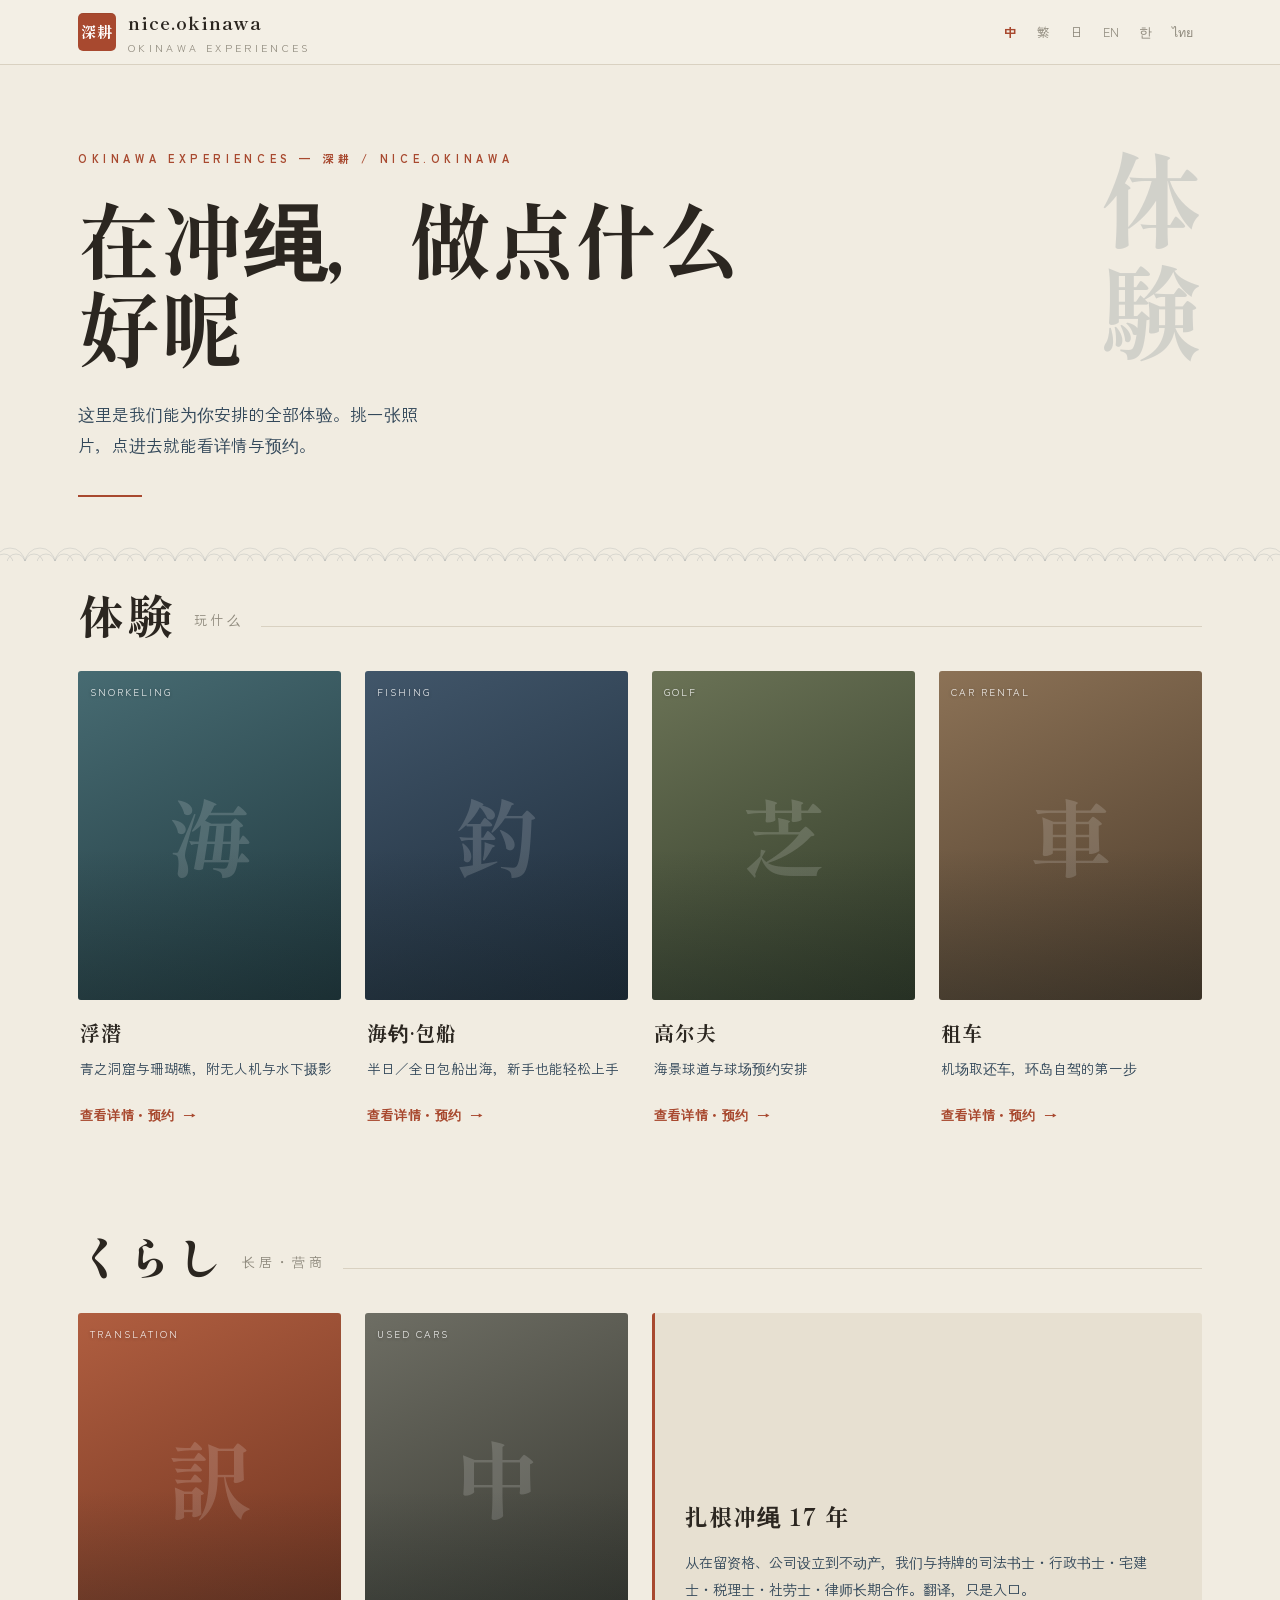
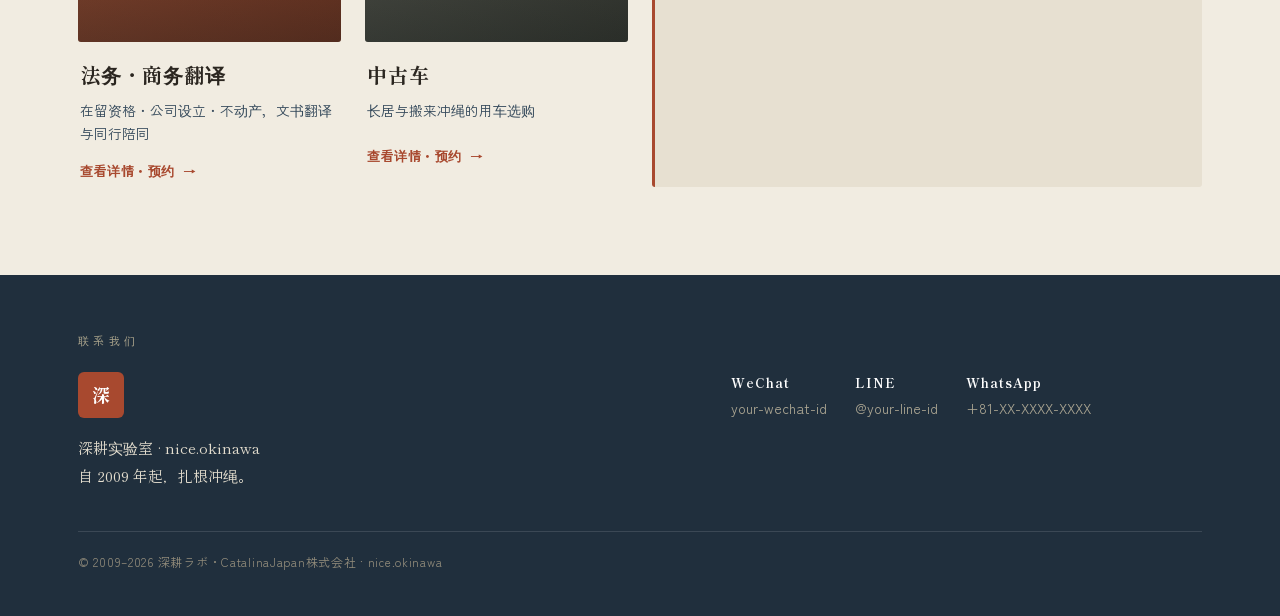
==== index.html @ 7f78718c "Add files via upload" ====
<!doctype html>
<html lang="zh-Hans">
<head>
<meta charset="utf-8">
<script>document.documentElement.classList.add('js')</script>
<meta name="viewport" content="width=device-width, initial-scale=1">
<title>冲绳体验预约 ｜ 浮潜·海钓·包船·高尔夫·租车·法务翻译 — nice.okinawa</title>
<meta name="description" content="在冲绳能玩什么、能预约什么，一页看全：浮潜（青之洞窟）、海钓包船、高尔夫、租车，以及在留资格·公司设立·不动产的法务商务翻译。深耕ラボ·nice.okinawa，扎根冲绳17年。">
<meta name="keywords" content="冲绳体验,冲绳活动,冲绳浮潜,青之洞窟,冲绳海钓,冲绳包船,冲绳高尔夫,冲绳租车,冲绳自由行,冲绳翻译,在留资格,冲绳公司设立">
<meta name="robots" content="index,follow,max-image-preview:large">
<meta name="author" content="深耕ラボ・CatalinaJapan株式会社">
<link rel="canonical" href="https://activity.nice.okinawa/">
<link rel="alternate" hreflang="zh-Hans" href="https://activity.nice.okinawa/">
<link rel="alternate" hreflang="zh-Hant" href="https://activity.nice.okinawa/zh-TW/">
<link rel="alternate" hreflang="ja" href="https://activity.nice.okinawa/ja/">
<link rel="alternate" hreflang="en" href="https://activity.nice.okinawa/en/">
<link rel="alternate" hreflang="ko" href="https://activity.nice.okinawa/ko/">
<link rel="alternate" hreflang="th" href="https://activity.nice.okinawa/th/">
<link rel="alternate" hreflang="x-default" href="https://activity.nice.okinawa/">

<!-- OGP / Twitter -->
<meta property="og:site_name" content="nice.okinawa">
<meta property="og:title" content="冲绳体验预约 ｜ 浮潜·海钓·包船·高尔夫·租车·法务翻译 — nice.okinawa">
<meta property="og:description" content="这里是我们能为你安排的全部体验。挑一张照片，点进去就能看详情与预约。">
<meta property="og:type" content="website">
<meta property="og:url" content="https://activity.nice.okinawa/">
<meta property="og:image" content="https://activity.nice.okinawa/images/og.jpg">
<meta property="og:locale" content="zh_CN">
<meta property="og:locale:alternate" content="zh_TW">
<meta property="og:locale:alternate" content="ja_JP">
<meta property="og:locale:alternate" content="en_US">
<meta property="og:locale:alternate" content="ko_KR">
<meta property="og:locale:alternate" content="th_TH">
<meta name="twitter:card" content="summary_large_image">
<meta name="twitter:title" content="冲绳体验预约 ｜ 浮潜·海钓·包船·高尔夫·租车·法务翻译 — nice.okinawa">
<meta name="twitter:description" content="这里是我们能为你安排的全部体验。挑一张照片，点进去就能看详情与预约。">
<meta name="twitter:image" content="https://activity.nice.okinawa/images/og.jpg">

<link rel="preconnect" href="https://fonts.googleapis.com">
<link rel="preconnect" href="https://fonts.gstatic.com" crossorigin>
<link href="https://fonts.googleapis.com/css2?family=Shippori+Mincho:wght@500;700;800&family=Zen+Kaku+Gothic+New:wght@400;500;700&display=swap" rel="stylesheet">

<style>
  :root{
    --sand:#F1ECE1;        /* 生成り 暖纸白 */
    --sand-2:#E7E0D1;      /* 略深的纸（面板底） */
    --ink:#2B2620;         /* 墨（暖黑） */
    --sea:#33485A;         /* 御納戸 靛蓝（次级文字） */
    --sea-2:#202F3D;       /* 深藍（页脚） */
    --coral:#A8492F;       /* 弁柄朱（唯一强调色，印章感） */
    --mist:#8E897C;        /* 利休鼠 暖灰（注释/meta） */
    --line:#D9D1C1;        /* 暖细线 */
    --maxw:1180px;
    --serif:'Shippori Mincho','Noto Serif JP',serif;
    --sans:'Zen Kaku Gothic New',system-ui,-apple-system,'Hiragino Sans','Microsoft YaHei',sans-serif;
  }

  *{box-sizing:border-box;margin:0;padding:0}
  html{scroll-behavior:smooth}
  body{
    background:var(--sand);
    color:var(--ink);
    font-family:var(--sans);
    font-weight:400;
    line-height:1.7;
    -webkit-font-smoothing:antialiased;
    text-rendering:optimizeLegibility;
    overflow-x:hidden;
  }
  a{color:inherit;text-decoration:none}
  img{display:block;max-width:100%}

  .wrap{max-width:var(--maxw);margin:0 auto;padding:0 28px}

  /* ---------- 顶栏 ---------- */
  .topbar{
    position:sticky;top:0;z-index:40;
    background:rgba(243,239,231,.82);
    backdrop-filter:saturate(140%) blur(10px);
    border-bottom:1px solid var(--line);
  }
  .topbar .wrap{display:flex;align-items:center;justify-content:space-between;height:64px}
  .brand{display:flex;align-items:center;gap:12px}
  .seal{
    width:38px;height:38px;flex:0 0 auto;
    background:var(--coral);color:#fff;border-radius:5px;
    display:grid;place-items:center;
    font-family:var(--serif);font-weight:800;font-size:15px;letter-spacing:.04em;
    box-shadow:0 1px 0 rgba(0,0,0,.06) inset;
  }
  .brand-name{font-family:var(--serif);font-weight:700;font-size:18px;letter-spacing:.06em}
  .brand-sub{display:block;font-family:var(--sans);font-weight:400;font-size:10.5px;letter-spacing:.32em;color:var(--mist);text-transform:uppercase;margin-top:1px}

  .langs{display:flex;gap:2px;flex-wrap:wrap}
  .langs a{
    border:0;background:none;cursor:pointer;
    font-family:var(--sans);font-size:12.5px;color:var(--mist);
    padding:6px 9px;border-radius:999px;transition:color .25s,background .25s;
  }
  .langs a:hover{color:var(--ink)}
  .langs a[aria-current="true"]{color:var(--coral);font-weight:700}
  .langs a:focus-visible{outline:2px solid var(--coral);outline-offset:2px}

  /* ---------- 英雄区 ---------- */
  .hero{position:relative;padding:84px 0 64px;overflow:hidden}
  .hero .wrap{position:relative;display:grid;grid-template-columns:1fr auto;gap:40px;align-items:start}
  .eyebrow{
    font-size:11px;letter-spacing:.42em;text-transform:uppercase;color:var(--coral);
    font-weight:700;margin-bottom:26px;
  }
  .hero h1{
    font-family:var(--serif);font-weight:800;
    font-size:clamp(40px,7vw,82px);line-height:1.08;letter-spacing:.01em;
    color:var(--ink);max-width:13ch;
  }
  .lead{
    margin-top:28px;max-width:46ch;font-size:16.5px;color:var(--sea);line-height:1.9;
  }
  .hero-rule{margin-top:34px;width:64px;height:2px;background:var(--coral)}

  /* 竖排「体験」签名大字 */
  .vert{
    writing-mode:vertical-rl;text-orientation:upright;
    font-family:var(--serif);font-weight:700;
    font-size:clamp(48px,8vw,104px);line-height:1;
    color:var(--sea);opacity:.16;letter-spacing:.1em;
    user-select:none;
  }

  /* 青海波纹 */
  .seigaiha{
    position:absolute;left:0;right:0;bottom:-2px;height:120px;pointer-events:none;
    opacity:.5;
    background-image:url("data:image/svg+xml,%3Csvg xmlns='http://www.w3.org/2000/svg' width='90' height='30' viewBox='0 0 90 30'%3E%3Cg fill='none' stroke='%2333485A' stroke-width='1' stroke-opacity='0.28'%3E%3Cpath d='M0 30 A15 15 0 0 1 30 30 A15 15 0 0 1 60 30 A15 15 0 0 1 90 30'/%3E%3Cpath d='M0 30 A9 9 0 0 1 18 30 M12 30 A9 9 0 0 1 30 30 M30 30 A9 9 0 0 1 48 30 M42 30 A9 9 0 0 1 60 30 M60 30 A9 9 0 0 1 78 30 M72 30 A9 9 0 0 1 90 30'/%3E%3C/g%3E%3C/svg%3E");
    background-repeat:repeat-x;background-position:bottom;
    -webkit-mask-image:linear-gradient(to top,#000,transparent);
    mask-image:linear-gradient(to top,#000,transparent);
  }

  /* ---------- 区段标题 ---------- */
  .section{padding:30px 0 8px}
  .section-head{display:flex;align-items:flex-end;gap:18px;margin-bottom:34px}
  .section-head .kanji{font-family:var(--serif);font-weight:800;font-size:clamp(30px,4.4vw,46px);line-height:1;letter-spacing:.06em}
  .section-head .label{font-size:13px;letter-spacing:.28em;text-transform:uppercase;color:var(--mist);padding-bottom:6px}
  .section-head .grow{flex:1;height:1px;background:var(--line);margin-bottom:10px}

  /* ---------- 卡片网格 ---------- */
  .grid{display:grid;grid-template-columns:repeat(4,1fr);gap:24px}
  .grid.live{grid-template-columns:repeat(4,1fr)}
  .card{display:flex;flex-direction:column;group:card}
  .card-photo{
    position:relative;aspect-ratio:4/5;overflow:hidden;border-radius:3px;
    background:linear-gradient(155deg,var(--a1),var(--a2));
  }
  .card-photo .kanji{
    position:absolute;inset:0;display:grid;place-items:center;
    font-family:var(--serif);font-weight:800;font-size:84px;
    color:rgba(255,255,255,.16);user-select:none;
  }
  .card-photo img{
    position:absolute;inset:0;width:100%;height:100%;object-fit:cover;
    transition:transform .9s cubic-bezier(.2,.6,.2,1),opacity .5s;
  }
  .card-photo::after{
    content:"";position:absolute;inset:0;
    background:linear-gradient(to top,rgba(20,30,30,.34),transparent 46%);
    opacity:.85;transition:opacity .4s;
  }
  .card:hover .card-photo img,
  .card:focus-visible .card-photo img{transform:scale(1.05)}
  .card-tag{
    position:absolute;left:12px;top:12px;z-index:2;
    font-size:10px;letter-spacing:.2em;text-transform:uppercase;color:#fff;opacity:.92;
    text-shadow:0 1px 4px rgba(0,0,0,.4);
  }
  .card-body{padding:16px 2px 4px}
  .card-name{font-family:var(--serif);font-weight:700;font-size:20px;letter-spacing:.04em}
  .card-desc{margin-top:7px;font-size:13.5px;color:var(--sea);line-height:1.75;min-height:2.4em}
  .card-cta{
    margin-top:14px;display:inline-flex;align-items:center;gap:8px;
    font-size:13px;letter-spacing:.04em;color:var(--coral);font-weight:700;
  }
  .card-cta .arrow{transition:transform .35s}
  .card:hover .card-cta .arrow,
  .card:focus-visible .card-cta .arrow{transform:translateX(5px)}
  .card:focus-visible{outline:2px solid var(--coral);outline-offset:5px;border-radius:5px}

  /* くらし 背景文字面板 */
  .info-panel{
    grid-column:span 2;
    background:var(--sand-2);
    border-left:3px solid var(--coral);
    border-radius:3px;
    padding:28px 30px;
    display:flex;flex-direction:column;justify-content:center;
  }
  .info-panel h3{font-family:var(--serif);font-weight:700;font-size:23px;letter-spacing:.05em;margin-bottom:13px}
  .info-panel p{font-size:14px;color:var(--sea);line-height:1.9}

  /* ---------- 页脚 ---------- */
  footer{margin-top:80px;background:var(--sea-2);color:#EAE3D4}
  footer .wrap{padding:56px 28px 44px}
  .foot-eyebrow{font-size:11px;letter-spacing:.4em;text-transform:uppercase;color:#B0A98F;margin-bottom:22px}
  .foot-grid{display:grid;grid-template-columns:1.3fr 1fr;gap:40px;align-items:start}
  .channels{display:flex;flex-wrap:wrap;gap:10px 28px}
  .channel{font-size:14px}
  .channel b{display:block;font-family:var(--serif);font-weight:700;font-size:13px;color:#fff;letter-spacing:.08em;margin-bottom:3px}
  .channel span{color:#AEA894}
  .foot-note{font-family:var(--serif);font-size:15px;line-height:1.9;color:#E4DECF}
  .foot-seal{display:inline-grid;place-items:center;width:46px;height:46px;background:var(--coral);color:#fff;border-radius:6px;font-family:var(--serif);font-weight:800;font-size:18px;margin-bottom:16px}
  .copy{margin-top:40px;padding-top:20px;border-top:1px solid rgba(255,255,255,.12);font-size:12px;color:#928C7B;letter-spacing:.06em}

  /* ---------- 入场动画 ---------- */
  .js .reveal{opacity:0;transform:translateY(20px);transition:opacity .8s ease,transform .8s cubic-bezier(.2,.7,.2,1)}
  .js .reveal.in{opacity:1;transform:none}

  /* ---------- 响应式 ---------- */
  @media (max-width:920px){
    .grid,.grid.live{grid-template-columns:repeat(2,1fr)}
    .hero .wrap{grid-template-columns:1fr}
    .vert{display:none}
  }
  @media (max-width:540px){
    .wrap{padding:0 20px}
    .hero{padding:56px 0 48px}
    .grid,.grid.live{grid-template-columns:1fr 1fr;gap:16px}
    .card-name{font-size:18px}
    .foot-grid{grid-template-columns:1fr;gap:30px}
    .topbar .wrap{height:58px}
    .brand-name{font-size:16px}
  }
  @media (prefers-reduced-motion:reduce){
    .js .reveal{opacity:1;transform:none;transition:none}
    .card-photo img{transition:none}
    html{scroll-behavior:auto}
  }
</style>

<script type="application/ld+json">
{
  "@context": "https://schema.org",
  "@graph": [
    {
      "@type": "TravelAgency",
      "@id": "https://activity.nice.okinawa/#org",
      "name": "深耕ラボ / nice.okinawa",
      "alternateName": "SINKOLABO",
      "url": "https://nice.okinawa",
      "image": "https://activity.nice.okinawa/images/og.jpg",
      "areaServed": {
        "@type": "Place",
        "name": "Okinawa, Japan"
      },
      "foundingDate": "2009",
      "parentOrganization": {
        "@type": "Organization",
        "name": "CatalinaJapan株式会社"
      },
      "knowsLanguage": [
        "zh",
        "zh-TW",
        "ja",
        "en",
        "ko",
        "th"
      ]
    },
    {
      "@type": "WebSite",
      "@id": "https://activity.nice.okinawa/#website",
      "url": "https://activity.nice.okinawa/",
      "name": "冲绳体验一览",
      "inLanguage": "zh-Hans",
      "publisher": {
        "@id": "https://activity.nice.okinawa/#org"
      }
    },
    {
      "@type": "ItemList",
      "name": "冲绳可预约体验一览",
      "itemListElement": [
        {
          "@type": "ListItem",
          "position": 1,
          "name": "浮潜",
          "url": "https://snorkel.nice.okinawa"
        },
        {
          "@type": "ListItem",
          "position": 2,
          "name": "海钓·包船",
          "url": "https://fishing.nice.okinawa"
        },
        {
          "@type": "ListItem",
          "position": 3,
          "name": "高尔夫",
          "url": "https://golf.nice.okinawa"
        },
        {
          "@type": "ListItem",
          "position": 4,
          "name": "租车",
          "url": "https://rental.nice.okinawa"
        },
        {
          "@type": "ListItem",
          "position": 5,
          "name": "法务・商务翻译",
          "url": "https://translation.nice.okinawa"
        },
        {
          "@type": "ListItem",
          "position": 6,
          "name": "中古车",
          "url": "https://japanusedcars.nice.okinawa"
        }
      ]
    }
  ]
}
</script>
</head>
<body>

<header class="topbar">
  <div class="wrap">
    <a class="brand" href="https://nice.okinawa" aria-label="nice.okinawa">
      <span class="seal">深耕</span>
      <span>
        <span class="brand-name">nice.okinawa</span>
        <span class="brand-sub">Okinawa Experiences</span>
      </span>
    </a>
    <nav class="langs" aria-label="Language"><a href="https://activity.nice.okinawa/" hreflang="zh-Hans" aria-current="true">中</a><a href="https://activity.nice.okinawa/zh-TW/" hreflang="zh-Hant" aria-current="false">繁</a><a href="https://activity.nice.okinawa/ja/" hreflang="ja" aria-current="false">日</a><a href="https://activity.nice.okinawa/en/" hreflang="en" aria-current="false">EN</a><a href="https://activity.nice.okinawa/ko/" hreflang="ko" aria-current="false">한</a><a href="https://activity.nice.okinawa/th/" hreflang="th" aria-current="false">ไทย</a></nav>
  </div>
</header>

<main>
  <section class="hero">
    <div class="wrap">
      <div>
        <p class="eyebrow">Okinawa Experiences — 深耕 / nice.okinawa</p>
        <h1>在冲绳，做点什么好呢</h1>
        <p class="lead">这里是我们能为你安排的全部体验。挑一张照片，点进去就能看详情与预约。</p>
        <div class="hero-rule"></div>
      </div>
      <div class="vert" aria-hidden="true">体験</div>
    </div>
    <div class="seigaiha" aria-hidden="true"></div>
  </section>

  <div class="wrap">
    <section class="section" id="exp">
      <div class="section-head reveal">
        <h2 class="kanji">体験</h2>
        <span class="label">玩什么</span>
        <span class="grow"></span>
      </div>
      <div class="grid">
      <a class="card reveal" href="https://snorkel.nice.okinawa" aria-label="浮潜">
        <div class="card-photo" style="--a1:#476B72;--a2:#1E363C">
          <span class="kanji" aria-hidden="true">海</span>
          <span class="card-tag">Snorkeling</span>
          <img src="/images/snorkel.jpg" alt="浮潜" loading="lazy" onerror="this.style.opacity=0;this.onerror=null">
        </div>
        <div class="card-body">
          <h3 class="card-name">浮潜</h3>
          <div class="card-desc">青之洞窟与珊瑚礁，附无人机与水下摄影</div>
          <span class="card-cta">查看详情・预约 <span class="arrow">→</span></span>
        </div>
      </a>
      <a class="card reveal" href="https://fishing.nice.okinawa" aria-label="海钓·包船">
        <div class="card-photo" style="--a1:#41566A;--a2:#1C2A38">
          <span class="kanji" aria-hidden="true">釣</span>
          <span class="card-tag">Fishing</span>
          <img src="/images/fishing.jpg" alt="海钓·包船" loading="lazy" onerror="this.style.opacity=0;this.onerror=null">
        </div>
        <div class="card-body">
          <h3 class="card-name">海钓·包船</h3>
          <div class="card-desc">半日／全日包船出海，新手也能轻松上手</div>
          <span class="card-cta">查看详情・预约 <span class="arrow">→</span></span>
        </div>
      </a>
      <a class="card reveal" href="https://golf.nice.okinawa" aria-label="高尔夫">
        <div class="card-photo" style="--a1:#6B7356;--a2:#2E3826">
          <span class="kanji" aria-hidden="true">芝</span>
          <span class="card-tag">Golf</span>
          <img src="/images/golf.jpg" alt="高尔夫" loading="lazy" onerror="this.style.opacity=0;this.onerror=null">
        </div>
        <div class="card-body">
          <h3 class="card-name">高尔夫</h3>
          <div class="card-desc">海景球道与球场预约安排</div>
          <span class="card-cta">查看详情・预约 <span class="arrow">→</span></span>
        </div>
      </a>
      <a class="card reveal" href="https://rental.nice.okinawa" aria-label="租车">
        <div class="card-photo" style="--a1:#8C7256;--a2:#4A3A2A">
          <span class="kanji" aria-hidden="true">車</span>
          <span class="card-tag">Car Rental</span>
          <img src="/images/rental.jpg" alt="租车" loading="lazy" onerror="this.style.opacity=0;this.onerror=null">
        </div>
        <div class="card-body">
          <h3 class="card-name">租车</h3>
          <div class="card-desc">机场取还车，环岛自驾的第一步</div>
          <span class="card-cta">查看详情・预约 <span class="arrow">→</span></span>
        </div>
      </a>
      </div>
    </section>

    <section class="section" id="live" style="margin-top:64px">
      <div class="section-head reveal">
        <h2 class="kanji">くらし</h2>
        <span class="label">长居・营商</span>
        <span class="grow"></span>
      </div>
      <div class="grid live">
      <a class="card reveal" href="https://translation.nice.okinawa" aria-label="法务・商务翻译">
        <div class="card-photo" style="--a1:#B05E40;--a2:#6B311E">
          <span class="kanji" aria-hidden="true">訳</span>
          <span class="card-tag">Translation</span>
          <img src="/images/translation.jpg" alt="法务・商务翻译" loading="lazy" onerror="this.style.opacity=0;this.onerror=null">
        </div>
        <div class="card-body">
          <h3 class="card-name">法务・商务翻译</h3>
          <div class="card-desc">在留资格・公司设立・不动产，文书翻译与同行陪同</div>
          <span class="card-cta">查看详情・预约 <span class="arrow">→</span></span>
        </div>
      </a>
      <a class="card reveal" href="https://japanusedcars.nice.okinawa" aria-label="中古车">
        <div class="card-photo" style="--a1:#6E6E64;--a2:#33342D">
          <span class="kanji" aria-hidden="true">中</span>
          <span class="card-tag">Used Cars</span>
          <img src="/images/usedcars.jpg" alt="中古车" loading="lazy" onerror="this.style.opacity=0;this.onerror=null">
        </div>
        <div class="card-body">
          <h3 class="card-name">中古车</h3>
          <div class="card-desc">长居与搬来冲绳的用车选购</div>
          <span class="card-cta">查看详情・预约 <span class="arrow">→</span></span>
        </div>
      </a>
      <div class="info-panel reveal"><h3>扎根冲绳 17 年</h3><p>从在留资格、公司设立到不动产，我们与持牌的司法书士・行政书士・宅建士・税理士・社劳士・律师长期合作。翻译，只是入口。</p></div>
      </div>
    </section>
  </div>
</main>

<footer>
  <div class="wrap">
    <div class="foot-eyebrow">联系我们</div>
    <div class="foot-grid">
      <div>
        <div class="foot-seal">深</div>
        <p class="foot-note">深耕实验室 · nice.okinawa<br>自 2009 年起，扎根冲绳。</p>
      </div>
      <div class="channels reveal">
        <!-- 待填：把下方 span 内容换成真实联系方式 -->
        <div class="channel"><b>WeChat</b><span>your-wechat-id</span></div>
        <div class="channel"><b>LINE</b><span>@your-line-id</span></div>
        <div class="channel"><b>WhatsApp</b><span>+81-XX-XXXX-XXXX</span></div>
      </div>
    </div>
    <div class="copy">© 2009–2026 深耕ラボ・CatalinaJapan株式会社 · nice.okinawa</div>
  </div>
</footer>

<script>(function(){var e=document.querySelectorAll('.reveal');if(!('IntersectionObserver'in window)||matchMedia('(prefers-reduced-motion:reduce)').matches){e.forEach(function(x){x.classList.add('in')});return}var io=new IntersectionObserver(function(en){en.forEach(function(x){if(x.isIntersecting){x.target.classList.add('in');io.unobserve(x.target)}})},{threshold:.12,rootMargin:'0px 0px -8% 0px'});e.forEach(function(x){io.observe(x)})})();</script>
</body>
</html>
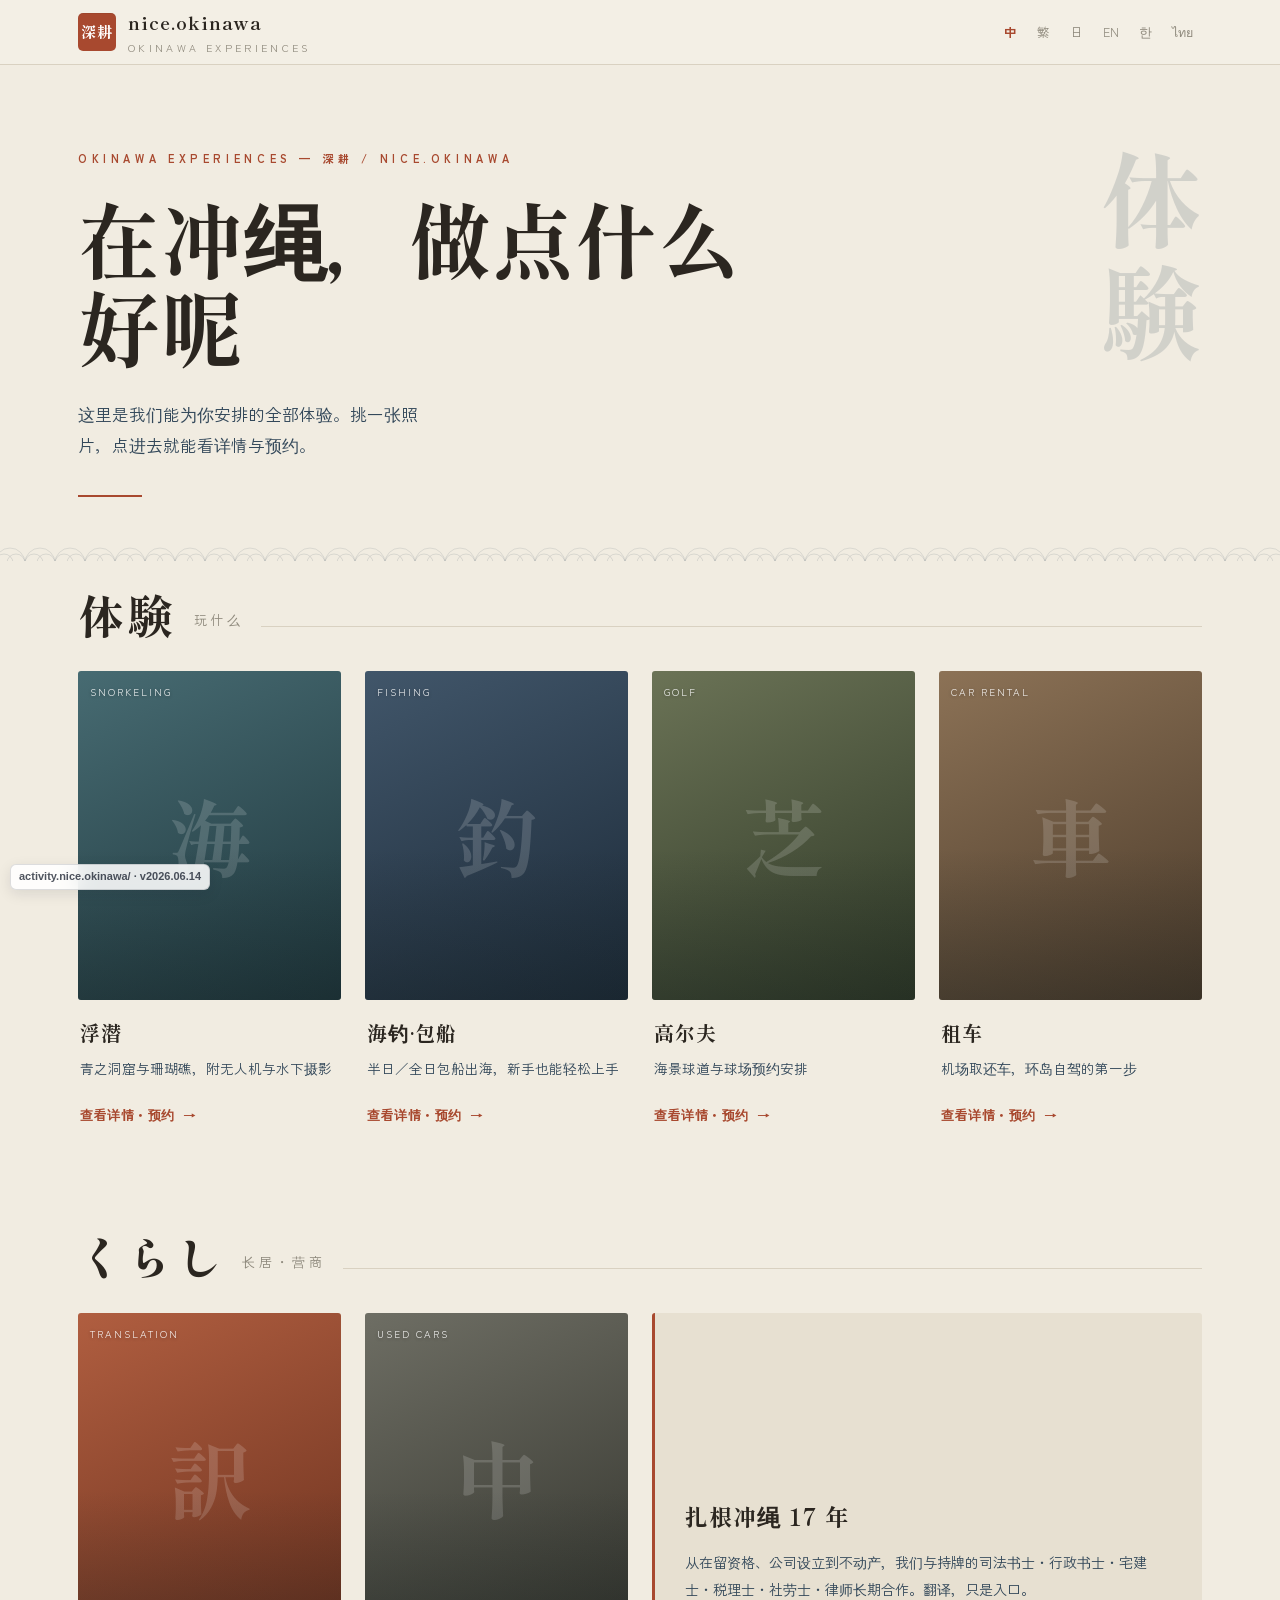
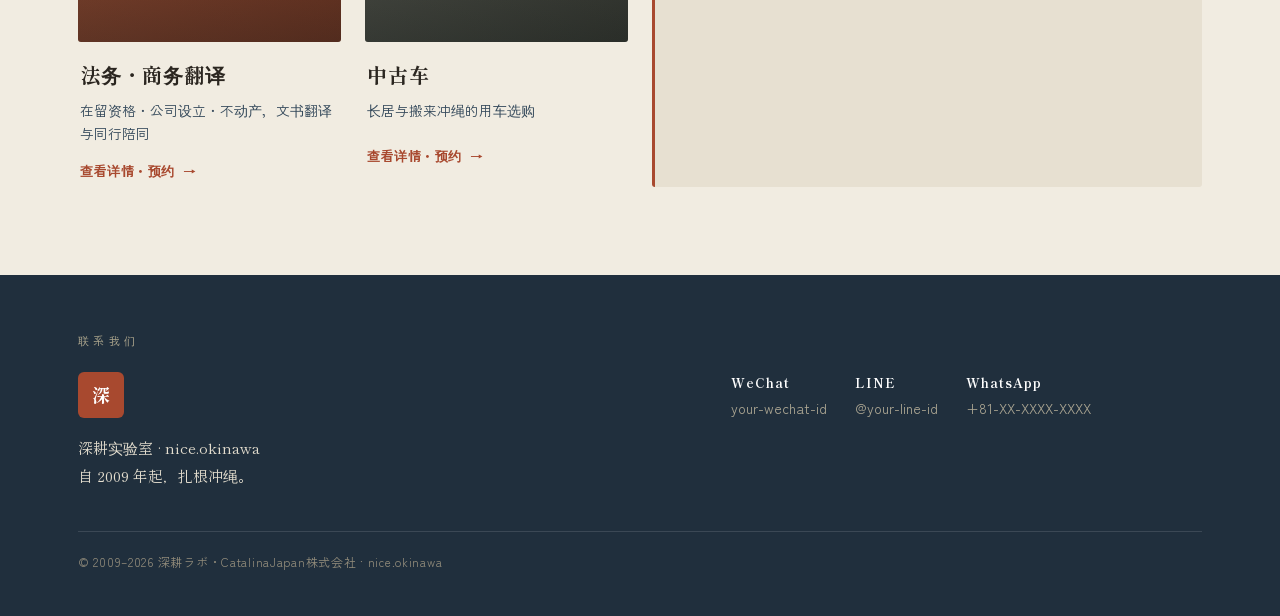
==== commit 9ca5897c: "Add screenshot URL version badge" ====
--- a/index.html
+++ b/index.html
@@ -320,6 +320,34 @@
   ]
 }
 </script>
+<style id="nice-screenshot-mark-style">
+.nice-screenshot-mark {
+  position: fixed;
+  left: max(10px, env(safe-area-inset-left));
+  bottom: max(10px, env(safe-area-inset-bottom));
+  z-index: 2147483000;
+  max-width: min(70vw, 520px);
+  padding: 5px 8px;
+  border: 1px solid rgba(17, 24, 39, 0.14);
+  border-radius: 6px;
+  background: rgba(255, 255, 255, 0.88);
+  color: rgba(17, 24, 39, 0.74);
+  box-shadow: 0 4px 14px rgba(17, 24, 39, 0.10);
+  font: 600 11px/1.25 -apple-system, BlinkMacSystemFont, "Segoe UI", sans-serif;
+  letter-spacing: 0;
+  pointer-events: none;
+  backdrop-filter: blur(10px);
+}
+@media (max-width: 640px) {
+  .nice-screenshot-mark {
+    max-width: calc(100vw - 20px);
+    font-size: 10px;
+  }
+}
+@media print {
+  .nice-screenshot-mark { display: none; }
+}
+</style>
 </head>
 <body>
 
@@ -466,5 +494,7 @@
 </footer>
 
 <script>(function(){var e=document.querySelectorAll('.reveal');if(!('IntersectionObserver'in window)||matchMedia('(prefers-reduced-motion:reduce)').matches){e.forEach(function(x){x.classList.add('in')});return}var io=new IntersectionObserver(function(en){en.forEach(function(x){if(x.isIntersecting){x.target.classList.add('in');io.unobserve(x.target)}})},{threshold:.12,rootMargin:'0px 0px -8% 0px'});e.forEach(function(x){io.observe(x)})})();</script>
+<script src="https://analytics.nice.okinawa/script.js" defer></script>
+<div class="nice-screenshot-mark" aria-label="Page address and version">activity.nice.okinawa/ · v2026.06.14</div>
 </body>
 </html>
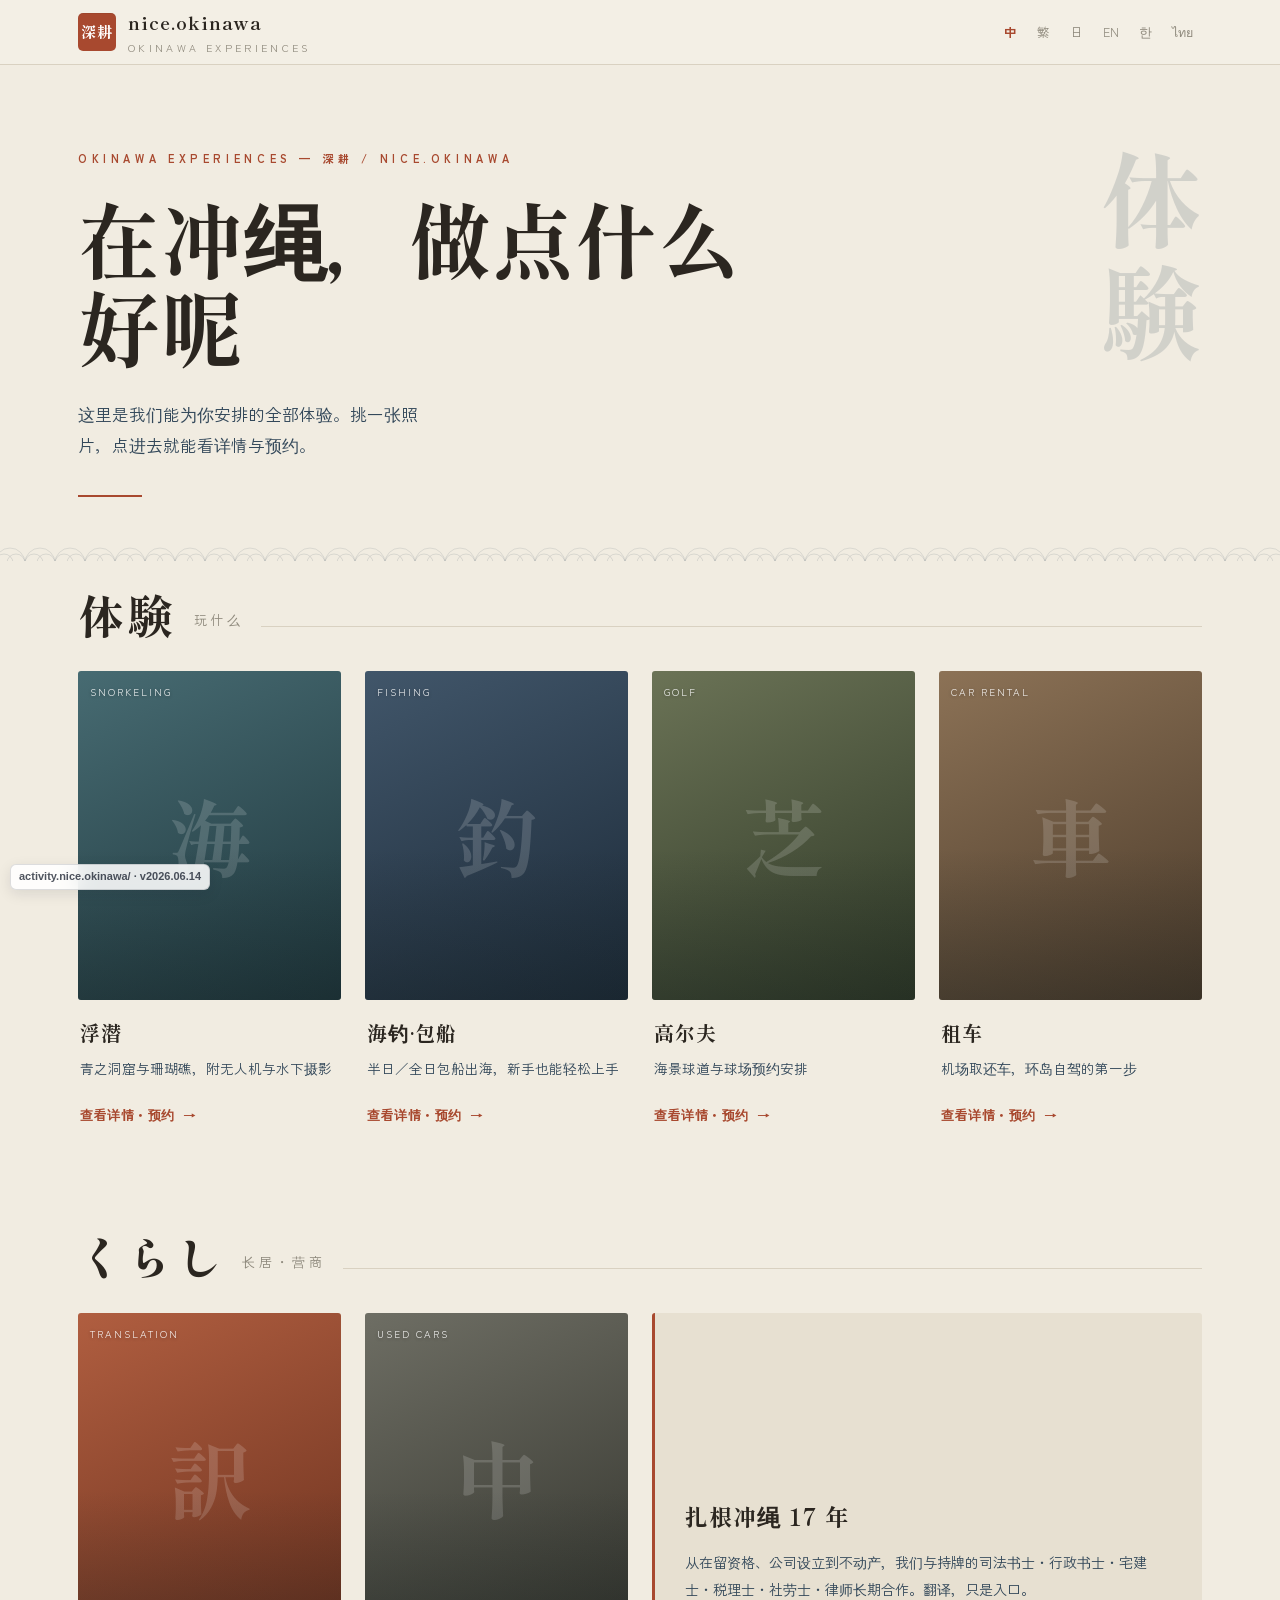
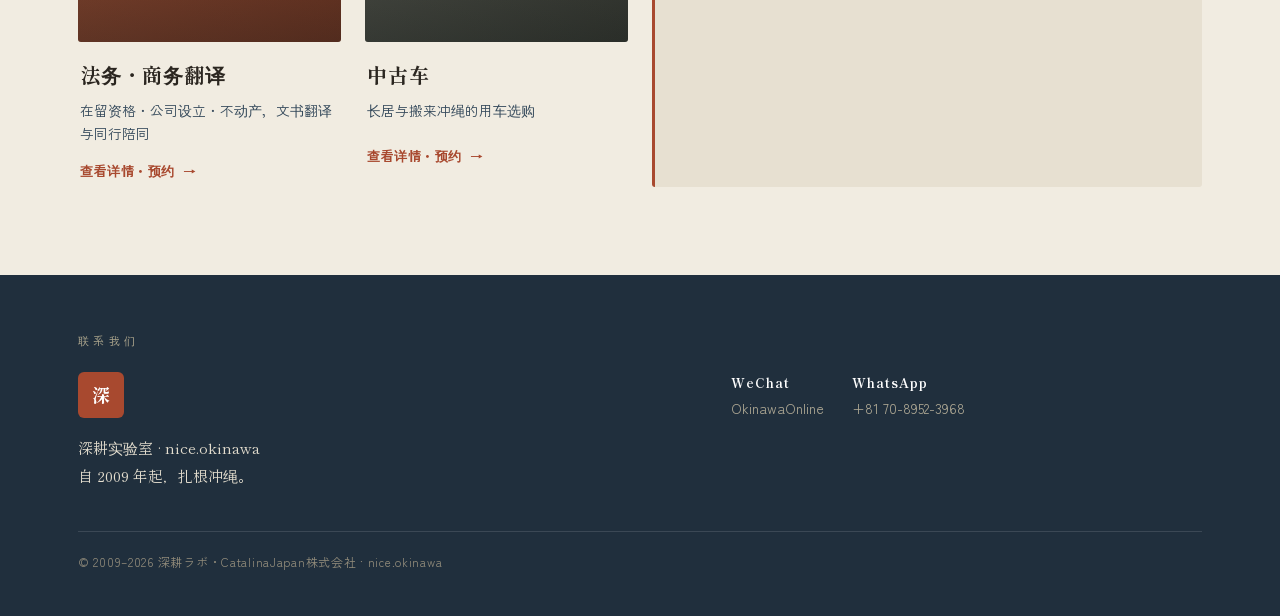
==== commit 25b7e275: "Normalize public contact channels" ====
--- a/index.html
+++ b/index.html
@@ -483,10 +483,8 @@
         <p class="foot-note">深耕实验室 · nice.okinawa<br>自 2009 年起，扎根冲绳。</p>
       </div>
       <div class="channels reveal">
-        <!-- 待填：把下方 span 内容换成真实联系方式 -->
-        <div class="channel"><b>WeChat</b><span>your-wechat-id</span></div>
-        <div class="channel"><b>LINE</b><span>@your-line-id</span></div>
-        <div class="channel"><b>WhatsApp</b><span>+81-XX-XXXX-XXXX</span></div>
+        <div class="channel"><b>WeChat</b><span>OkinawaOnline</span></div>
+        <div class="channel"><b>WhatsApp</b><span>+81 70-8952-3968</span></div>
       </div>
     </div>
     <div class="copy">© 2009–2026 深耕ラボ・CatalinaJapan株式会社 · nice.okinawa</div>
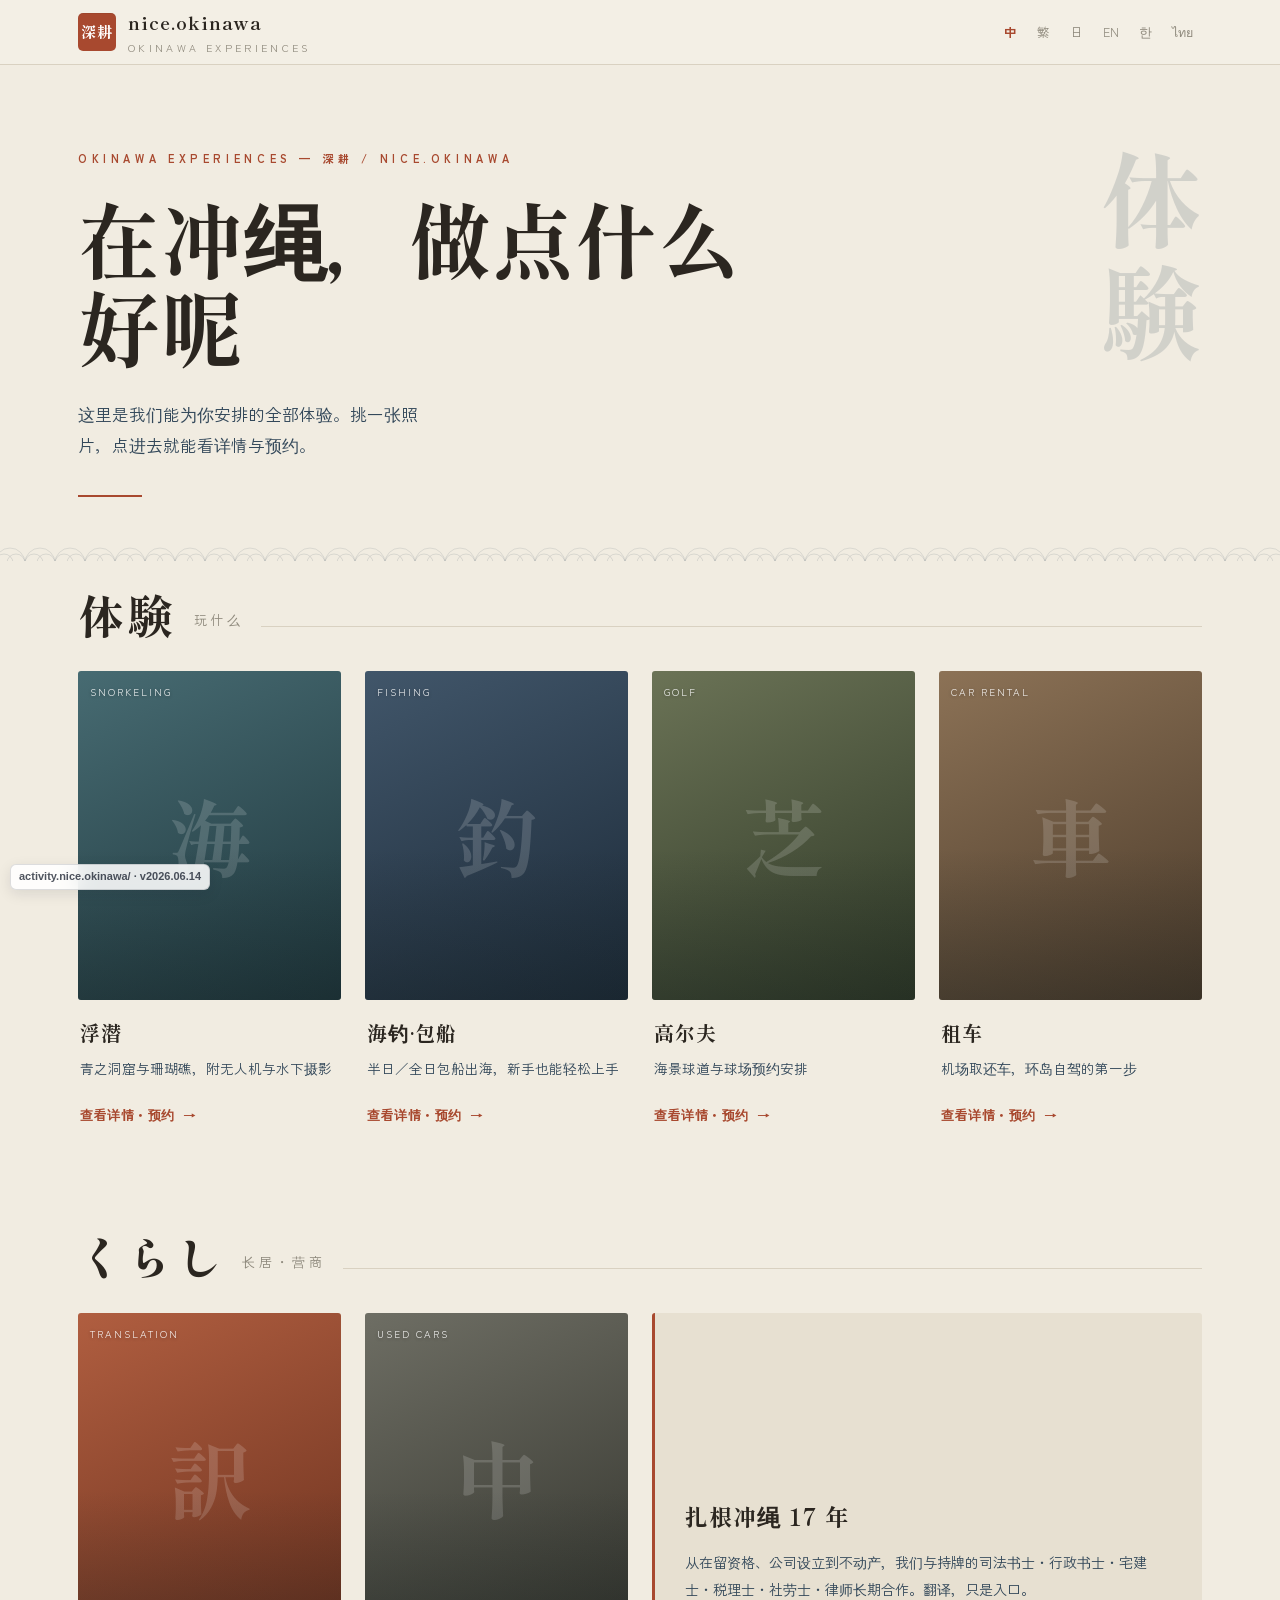
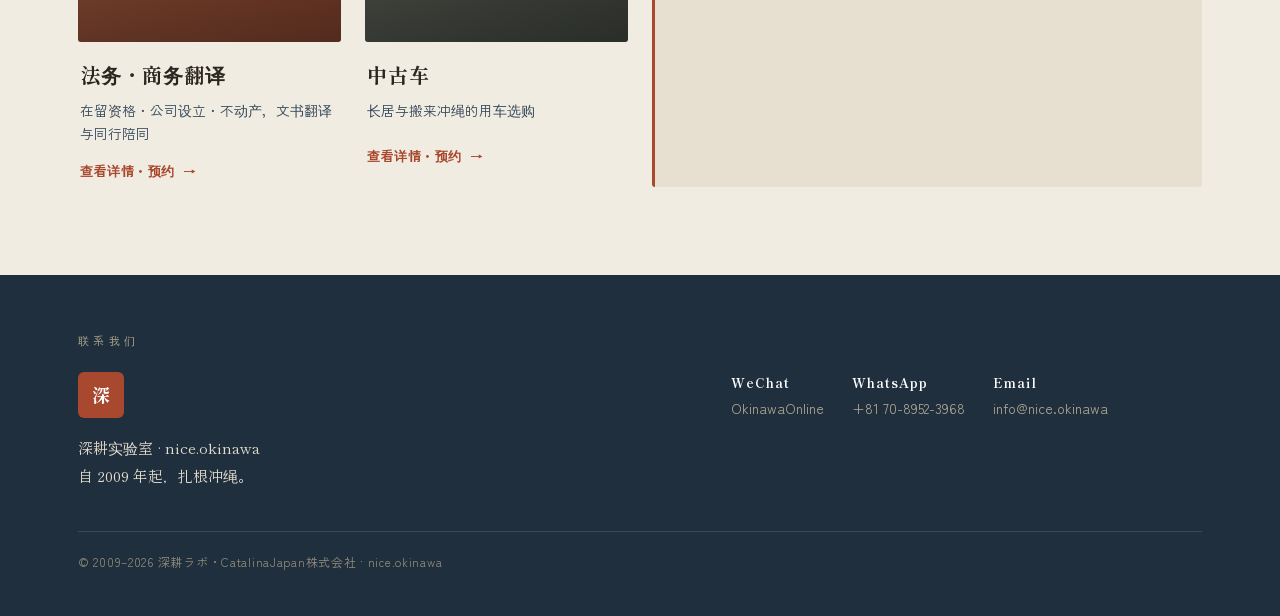
==== commit 088520b0: "Link activity contact channels" ====
--- a/index.html
+++ b/index.html
@@ -205,7 +205,9 @@
   .channels{display:flex;flex-wrap:wrap;gap:10px 28px}
   .channel{font-size:14px}
   .channel b{display:block;font-family:var(--serif);font-weight:700;font-size:13px;color:#fff;letter-spacing:.08em;margin-bottom:3px}
-  .channel span{color:#AEA894}
+  .channel span,.channel a{color:#AEA894}
+  .channel a{text-decoration:none}
+  .channel a:hover{text-decoration:underline}
   .foot-note{font-family:var(--serif);font-size:15px;line-height:1.9;color:#E4DECF}
   .foot-seal{display:inline-grid;place-items:center;width:46px;height:46px;background:var(--coral);color:#fff;border-radius:6px;font-family:var(--serif);font-weight:800;font-size:18px;margin-bottom:16px}
   .copy{margin-top:40px;padding-top:20px;border-top:1px solid rgba(255,255,255,.12);font-size:12px;color:#928C7B;letter-spacing:.06em}
@@ -484,7 +486,8 @@
       </div>
       <div class="channels reveal">
         <div class="channel"><b>WeChat</b><span>OkinawaOnline</span></div>
-        <div class="channel"><b>WhatsApp</b><span>+81 70-8952-3968</span></div>
+        <div class="channel"><b>WhatsApp</b><a href="https://wa.me/817089523968" target="_blank" rel="noopener">+81 70-8952-3968</a></div>
+        <div class="channel"><b>Email</b><a href="mailto:info@nice.okinawa">info@nice.okinawa</a></div>
       </div>
     </div>
     <div class="copy">© 2009–2026 深耕ラボ・CatalinaJapan株式会社 · nice.okinawa</div>
